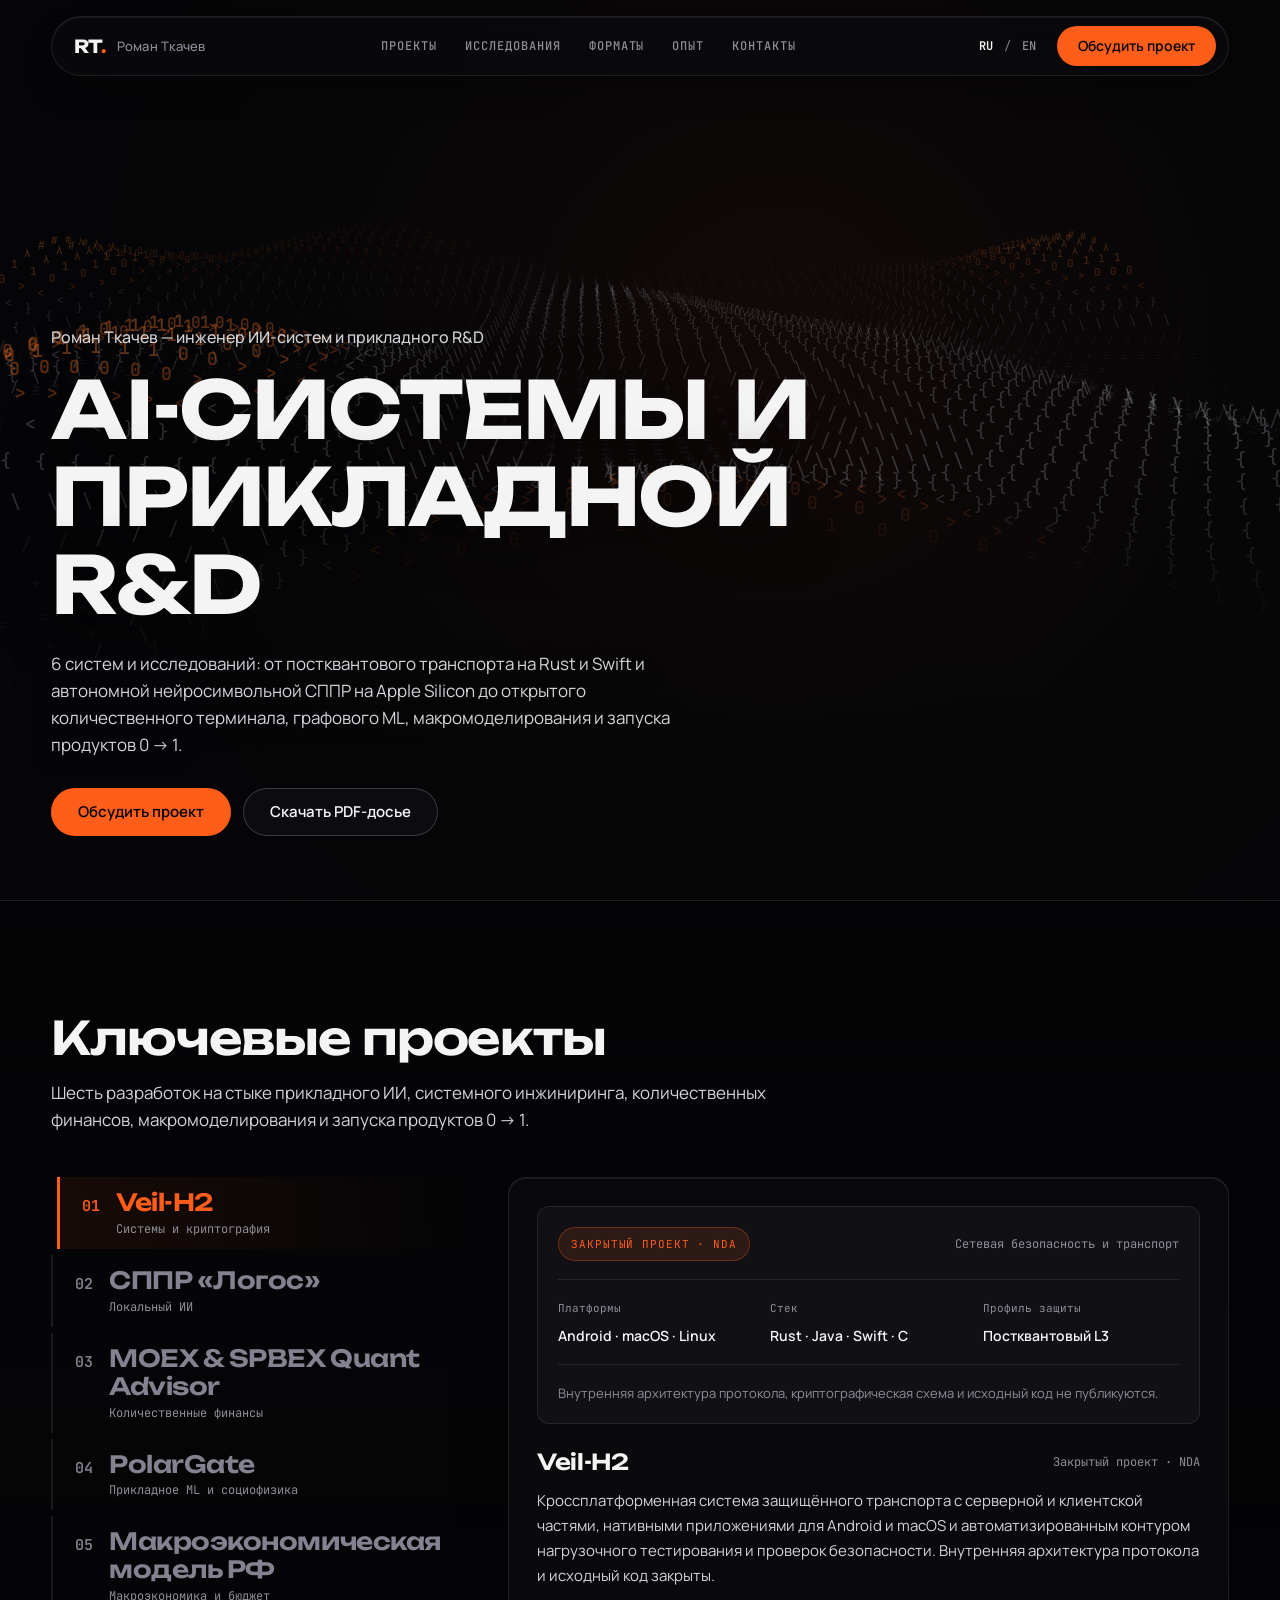
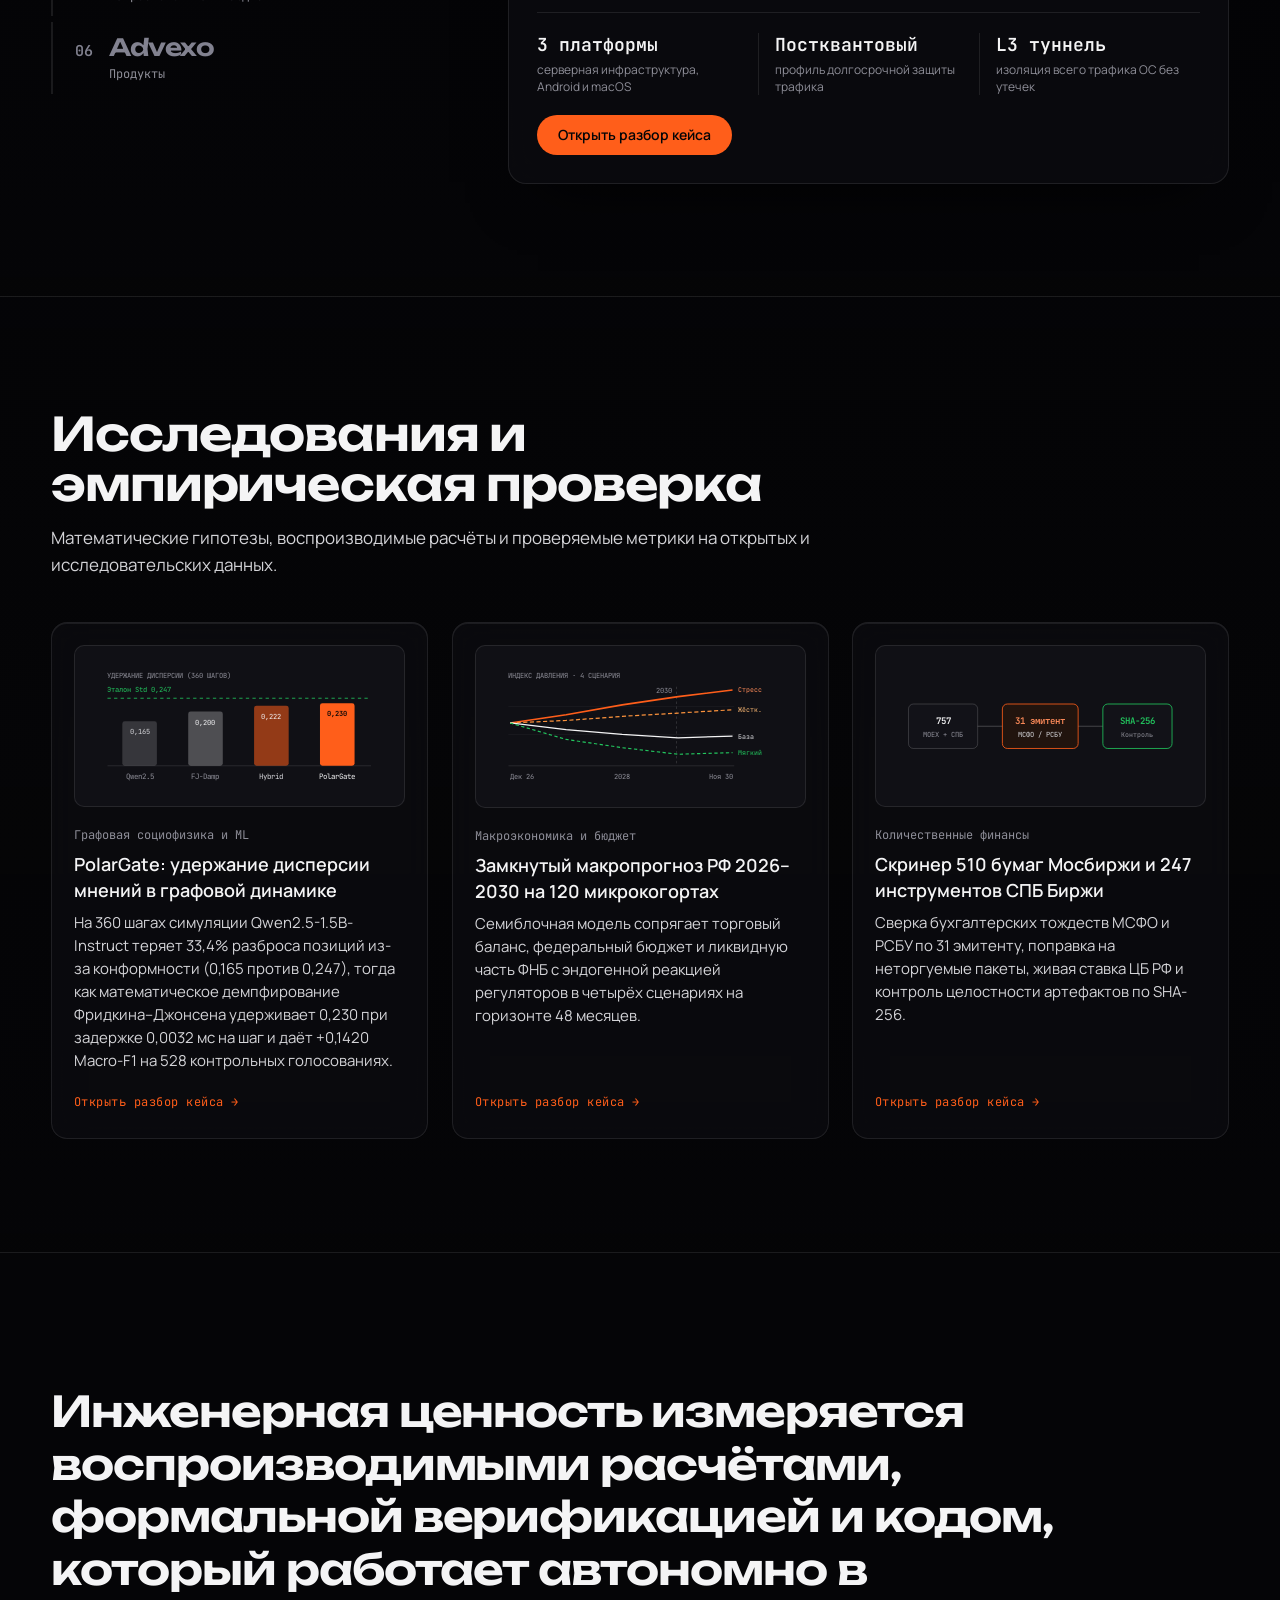
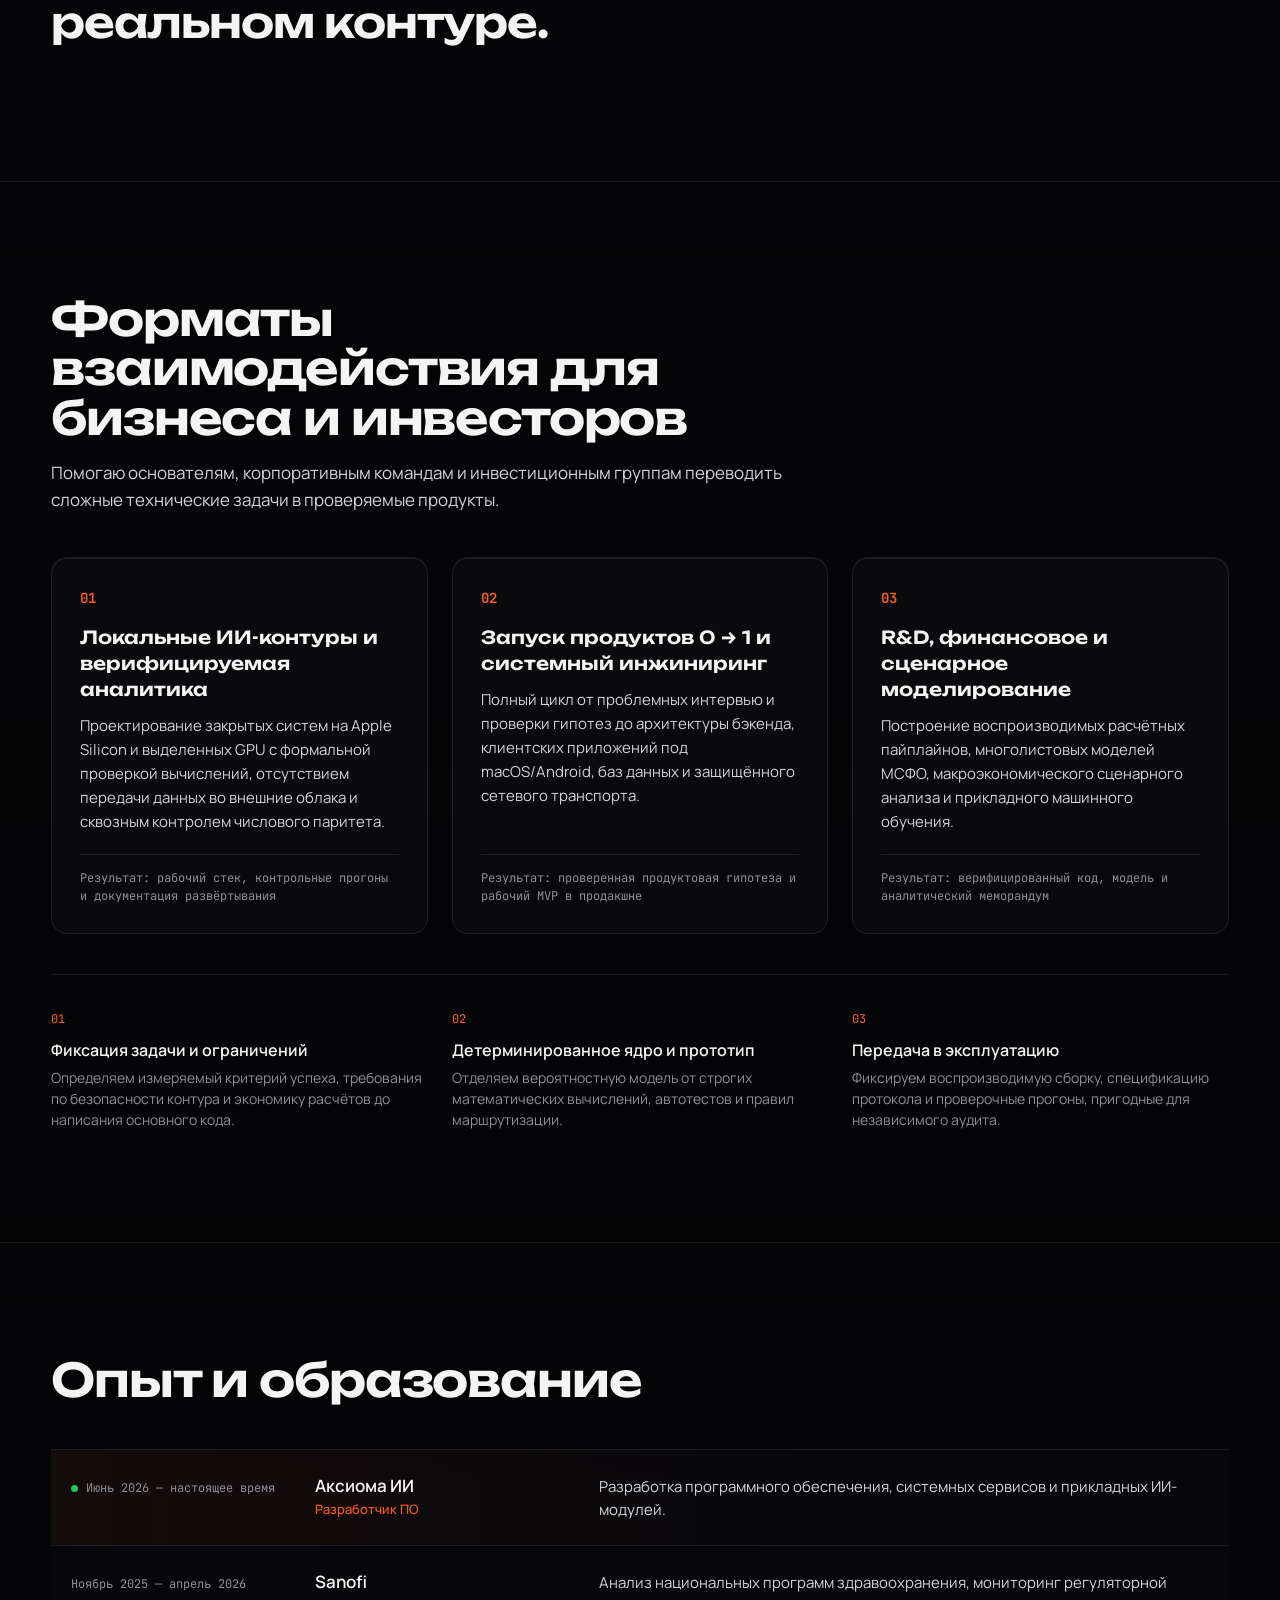
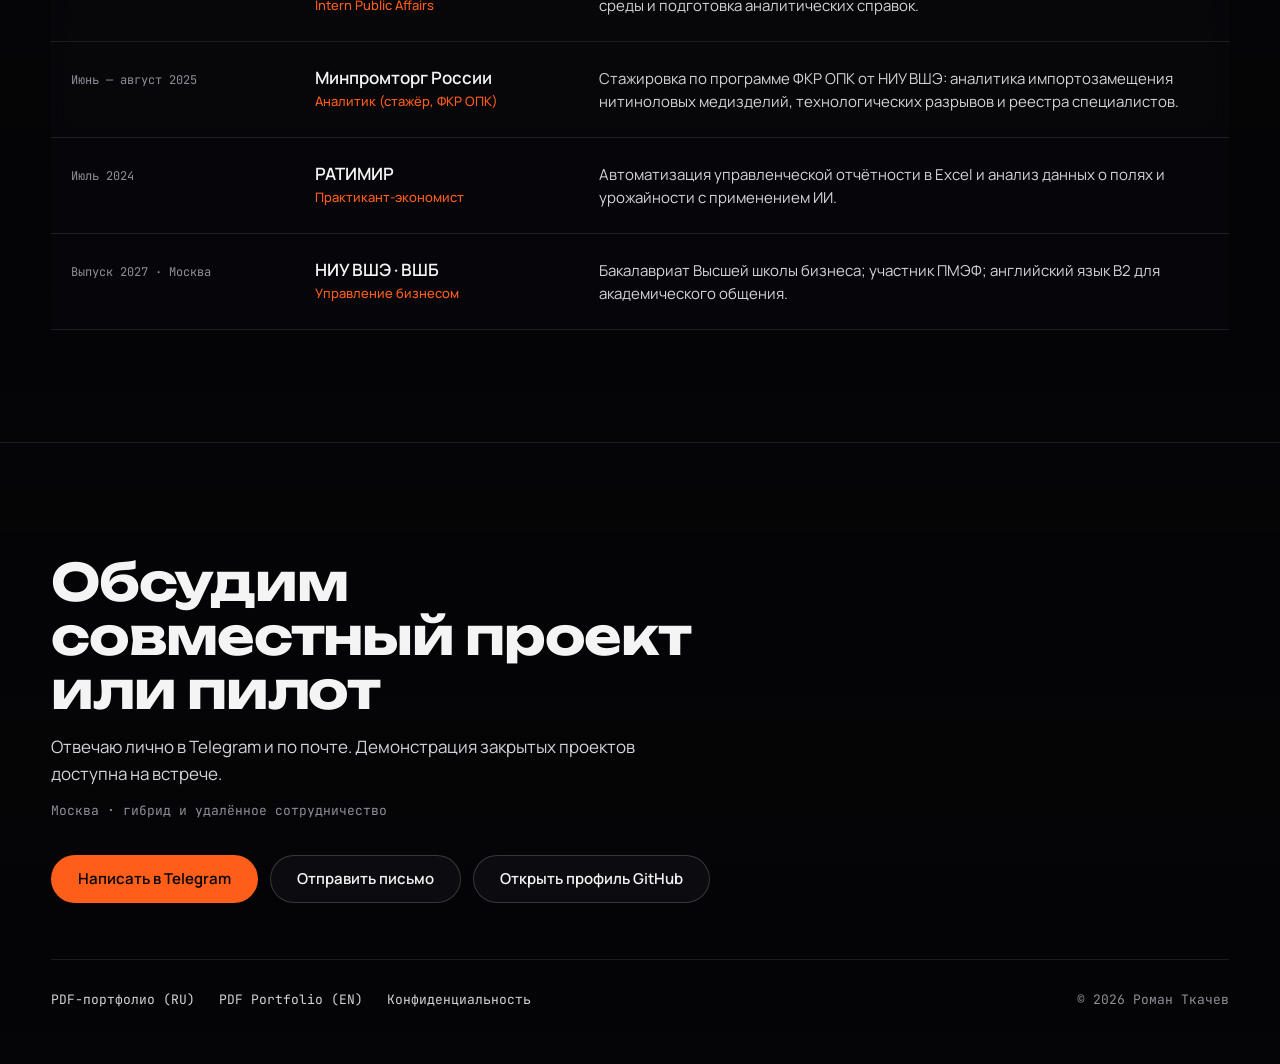
==== index.html @ 4738bffe "Publish bilingual portfolio website, PDF dossiers, and GitHub Actions Pages workflow" ====
<!DOCTYPE html>
<html lang="ru" data-type="software" data-radius="pill" data-buttons="solid">
<head>
  <meta charset="UTF-8">
  <meta name="viewport" content="width=device-width, initial-scale=1.0, viewport-fit=cover">
  <meta name="page-type" content="software">
  <meta name="site-kind" content="software">
  <meta name="theme-color" content="#050507">
  <title>Роман Ткачев — AI-системы и прикладной R&amp;D</title>
  <meta name="description" content="Портфолио Романа Ткачева: локальные нейросимвольные системы, защищённый сетевой транспорт на Rust и Swift, количественный анализ акций, прикладное машинное обучение, макромодели и запуск продуктов 0 → 1.">
  <link rel="canonical" href="https://co4an.github.io/">
  <meta property="og:type" content="website">
  <meta property="og:url" content="https://co4an.github.io/">
  <meta property="og:title" content="Роман Ткачев — AI-системы и прикладной R&amp;D">
  <meta property="og:description" content="6 систем и исследований: от постквантового транспорта на Rust и Swift и автономной нейросимвольной СППР на Apple Silicon до открытого количественного терминала, графового ML, макромоделирования и запуска продуктов 0 → 1.">
  <meta property="og:image" content="https://co4an.github.io/assets/media/og-preview.png">
  <meta name="twitter:card" content="summary_large_image">
  <meta name="twitter:image" content="https://co4an.github.io/assets/media/og-preview.png">
  <link rel="icon" href="./favicon.svg" type="image/svg+xml">
  <link rel="preconnect" href="https://fonts.googleapis.com">
  <link rel="preconnect" href="https://fonts.gstatic.com" crossorigin>
  <link href="https://fonts.googleapis.com/css2?family=JetBrains+Mono:wght@400;500;600&family=Manrope:wght@400;500;600;700&family=Unbounded:wght@500;600;700&display=swap" rel="stylesheet">
  <link rel="stylesheet" href="./styles.css">
</head>
<body>
  <canvas id="spatial-canvas" class="spatial-canvas" aria-hidden="true"></canvas>

  <a class="skip-link" href="#main-content" id="skip-link">Перейти к содержанию</a>

  <header class="site-header" id="top">
    <div class="header-pill">
      <a class="brand" href="#top" aria-label="Наверх страницы">
        <span class="brand-monogram" translate="no">RT<span class="brand-dot">.</span></span>
        <span class="brand-name" id="brand-name">Роман Ткачев</span>
      </a>

      <nav class="main-nav" aria-label="Основная навигация">
        <a class="nav-link" href="#systems" data-nav="systems">Проекты</a>
        <a class="nav-link" href="#research" data-nav="research">Исследования</a>
        <a class="nav-link" href="#formats" data-nav="work">Форматы</a>
        <a class="nav-link" href="#experience" data-nav="experience">Опыт</a>
        <a class="nav-link" href="#contact-section" data-nav="contact">Контакты</a>
      </nav>

      <div class="header-actions">
        <div class="lang-switch" role="group" aria-label="Выбор языка">
          <button type="button" class="lang-btn" data-lang="ru" aria-pressed="true">RU</button>
          <span class="lang-sep" aria-hidden="true">/</span>
          <button type="button" class="lang-btn" data-lang="en" aria-pressed="false">EN</button>
        </div>
        <a class="btn btn-primary header-cta" href="#contact-section" id="header-cta">Обсудить проект</a>
        <button type="button" class="menu-toggle" id="menu-toggle" aria-label="Открыть меню" aria-expanded="false" aria-controls="mobile-drawer">
          <svg width="20" height="20" viewBox="0 0 20 20" fill="none" aria-hidden="true">
            <path d="M3 6h14" stroke="currentColor" stroke-width="1.75" stroke-linecap="round"/>
            <path d="M3 14h14" stroke="currentColor" stroke-width="1.75" stroke-linecap="round"/>
          </svg>
        </button>
      </div>
    </div>
  </header>

  <div class="mobile-drawer" id="mobile-drawer" hidden>
    <nav class="mobile-nav" aria-label="Мобильная навигация">
      <a class="mobile-nav-link" href="#systems" data-nav="systems">Проекты</a>
      <a class="mobile-nav-link" href="#research" data-nav="research">Исследования</a>
      <a class="mobile-nav-link" href="#formats" data-nav="work">Форматы</a>
      <a class="mobile-nav-link" href="#experience" data-nav="experience">Опыт</a>
      <a class="mobile-nav-link" href="#contact-section" data-nav="contact">Контакты</a>
    </nav>
    <div class="mobile-drawer-actions">
      <div class="lang-switch" role="group" aria-label="Выбор языка">
        <button type="button" class="lang-btn" data-lang="ru" aria-pressed="true">RU</button>
        <span class="lang-sep" aria-hidden="true">/</span>
        <button type="button" class="lang-btn" data-lang="en" aria-pressed="false">EN</button>
      </div>
      <a class="btn btn-primary" href="#contact-section" id="mobile-cta">Обсудить проект</a>
    </div>
  </div>

  <main id="main-content" class="page-layer">
    <div class="sr-only" aria-live="polite" id="live-status"></div>

    <section class="hero-section" aria-labelledby="hero-title">
      <div class="wrap hero-inner">
        <div class="hero-content" data-enter>
          <p class="hero-role" id="hero-role">Роман Ткачев — инженер ИИ-систем и прикладного R&amp;D</p>
          <h1 class="hero-title" id="hero-title">AI-СИСТЕМЫ И ПРИКЛАДНОЙ R&amp;D</h1>
          <p class="hero-lead" id="hero-lead">6 систем и исследований: от постквантового транспорта на Rust и Swift и автономной нейросимвольной СППР на Apple Silicon до открытого количественного терминала, графового ML, макромоделирования и запуска продуктов 0 → 1.</p>
          <div class="hero-actions">
            <a class="btn btn-primary btn-lg" href="#contact-section" id="hero-cta">Обсудить проект</a>
            <a class="btn btn-secondary btn-lg" href="./Roman_Tkachev_Portfolio_RU.pdf" id="hero-pdf" download>Скачать PDF-досье</a>
          </div>
        </div>
      </div>
    </section>

    <section class="section-band" id="systems" aria-labelledby="spotlight-heading">
      <div class="wrap">
        <div class="chapter-head">
          <h2 class="section-title" id="spotlight-heading">Ключевые проекты</h2>
          <p class="section-lead" id="spotlight-lead">Шесть разработок на стыке прикладного ИИ, системного инжиниринга, количественных финансов, макромоделирования и запуска продуктов 0 → 1.</p>
        </div>

        <div class="flagship-stage">
          <div class="chapter-rail" role="tablist" aria-label="Ключевые проекты" id="spotlight-tabs"></div>
          <div class="spotlight-panel" role="tabpanel" id="spotlight-panel" tabindex="0"></div>
        </div>
      </div>
    </section>

    <section class="section-band" id="research" aria-labelledby="research-heading">
      <div class="wrap">
        <div class="chapter-head">
          <h2 class="section-title" id="research-heading">Исследования и эмпирическая проверка</h2>
          <p class="section-lead" id="research-lead">Математические гипотезы, воспроизводимые расчёты и проверяемые метрики на открытых и исследовательских данных.</p>
        </div>

        <div class="research-grid" id="research-grid"></div>
      </div>
    </section>

    <section class="statement-band" aria-label="Инженерный принцип">
      <div class="wrap">
        <p class="statement-text" id="statement-text"></p>
      </div>
    </section>

    <section class="section-band" id="formats" aria-labelledby="work-heading">
      <div class="wrap">
        <div class="chapter-head">
          <h2 class="section-title" id="work-heading">Форматы взаимодействия для бизнеса и инвесторов</h2>
          <p class="section-lead" id="work-lead">Помогаю основателям, корпоративным командам и инвестиционным группам переводить сложные технические задачи в проверяемые продукты.</p>
        </div>

        <div class="tracks-grid" id="tracks-grid"></div>
        <div class="process-grid" id="process-grid"></div>
      </div>
    </section>

    <section class="section-band" id="experience" aria-labelledby="experience-heading">
      <div class="wrap">
        <div class="chapter-head">
          <h2 class="section-title" id="experience-heading">Опыт и образование</h2>
        </div>

        <div class="experience-timeline" id="experience-grid"></div>
      </div>
    </section>
  </main>

  <footer class="closing-band page-layer" id="contact-section" aria-labelledby="close-heading">
    <div class="wrap">
      <div class="closing-top">
        <div class="closing-copy">
          <h2 class="closing-title" id="close-heading">Обсудим совместный проект или пилот</h2>
          <p class="closing-lead" id="close-lead">Отвечаю лично в Telegram и по почте. Демонстрация закрытых проектов доступна на встрече.</p>
          <p class="closing-meta" id="location-note">Москва · гибрид и удалённое сотрудничество</p>
        </div>
        <div class="closing-actions">
          <a class="btn btn-primary btn-lg" href="https://t.me/ceorussian" target="_blank" rel="noopener noreferrer" id="btn-telegram">Написать в Telegram</a>
          <a class="btn btn-secondary btn-lg" href="mailto:ratkachev@edu.hse.ru" id="btn-email">Отправить письмо</a>
          <a class="btn btn-secondary btn-lg" href="https://github.com/Co4an" target="_blank" rel="noopener noreferrer" id="btn-github">Открыть профиль GitHub</a>
        </div>
      </div>

      <div class="closing-bottom">
        <div class="dossier-links">
          <a class="text-link" href="./Roman_Tkachev_Portfolio_RU.pdf" download id="download-ru">PDF-портфолио (RU)</a>
          <a class="text-link" href="./Roman_Tkachev_Portfolio_EN.pdf" download id="download-en">PDF Portfolio (EN)</a>
          <a class="text-link" href="./privacy.html" id="privacy-link">Конфиденциальность</a>
        </div>
        <p class="copyright" id="copyright">© 2026 Роман Ткачев</p>
      </div>
    </div>
  </footer>

  <dialog class="case-dialog" id="case-dialog" aria-labelledby="dialog-title">
    <div class="dialog-shell">
      <div class="dialog-topbar">
        <span class="mono-meta" id="dialog-category"></span>
        <button type="button" class="dialog-close" id="dialog-close" aria-label="Закрыть разбор">
          <svg width="20" height="20" viewBox="0 0 20 20" fill="none" aria-hidden="true">
            <path d="M5 5l10 10M15 5L5 15" stroke="currentColor" stroke-width="1.75" stroke-linecap="round"/>
          </svg>
        </button>
      </div>
      <div class="dialog-body" id="dialog-body"></div>
      <div class="dialog-footer">
        <button type="button" class="btn btn-secondary" id="dialog-prev">Предыдущий</button>
        <button type="button" class="btn btn-secondary" id="dialog-next">Следующий</button>
      </div>
    </div>
  </dialog>

  <script src="./data.js"></script>
  <script src="./spatial-webgl.js"></script>
  <script src="./app.js"></script>
</body>
</html>
---- styles.css ----
:root {
  --void: #050507;
  --surface: rgba(12, 12, 16, 0.78);
  --surface-solid: #0C0C10;
  --panel: rgba(18, 18, 24, 0.84);
  --panel-solid: #121218;
  --ink: #F4F4F5;
  --body: #D4D4D8;
  --muted: #8E8E98;
  --dim: #828290;
  --accent: #FF5E1A;
  --accent-hover: #FF7538;
  --accent-soft: rgba(255, 94, 26, 0.12);
  --live: #22C55E;
  --hairline: rgba(255, 255, 255, 0.09);
  --hairline-strong: rgba(255, 255, 255, 0.18);
  --inset-top: inset 0 1px 0 rgba(255, 255, 255, 0.08);
  --font-display: "Unbounded", "Manrope", system-ui, -apple-system, sans-serif;
  --font-sans: "Manrope", system-ui, -apple-system, "Segoe UI", sans-serif;
  --font-mono: "JetBrains Mono", ui-monospace, SFMono-Regular, Menlo, monospace;
  --ease: cubic-bezier(0.22, 1, 0.36, 1);
  --maxw: 1360px;
  --gut: clamp(20px, 4vw, 56px);
}

*,
*::before,
*::after {
  box-sizing: border-box;
  margin: 0;
  padding: 0;
}

html {
  scroll-behavior: smooth;
  background-color: var(--void);
  color: var(--ink);
  font-family: var(--font-sans);
  overflow-x: clip;
  -webkit-font-smoothing: antialiased;
  -moz-osx-font-smoothing: grayscale;
  text-rendering: optimizeLegibility;
}

body {
  background-color: var(--void);
  color: var(--ink);
  font-size: 16px;
  line-height: 24px;
  overflow-x: clip;
  position: relative;
}

/* Full-bleed Persistent 3D Perspective Glyph Field */
.spatial-canvas {
  position: fixed;
  inset: 0;
  width: 100vw;
  height: 100vh;
  display: block;
  z-index: 0;
  pointer-events: none;
}

.page-layer {
  position: relative;
  z-index: 2;
}

:focus-visible {
  outline: 2px solid var(--accent);
  outline-offset: 3px;
}

.sr-only {
  position: absolute;
  width: 1px;
  height: 1px;
  padding: 0;
  margin: -1px;
  overflow: hidden;
  clip: rect(0, 0, 0, 0);
  white-space: nowrap;
  border: 0;
}

.skip-link {
  position: fixed;
  top: -64px;
  left: 16px;
  z-index: 120;
  background-color: var(--accent);
  color: #050507;
  font-weight: 600;
  font-size: 14px;
  padding: 10px 18px;
  border-radius: 9999px;
  text-decoration: none;
}

.skip-link:focus {
  top: 16px;
}

.wrap {
  width: 100%;
  max-width: var(--maxw);
  margin: 0 auto;
  padding: 0 var(--gut);
}

/* Floating Architectural Top Pill Bar */
.site-header {
  position: fixed;
  top: 16px;
  left: 0;
  right: 0;
  z-index: 60;
  padding: 0 var(--gut);
  pointer-events: none;
}

.header-pill {
  max-width: var(--maxw);
  margin: 0 auto;
  height: 60px;
  padding: 0 12px 0 22px;
  display: flex;
  align-items: center;
  justify-content: space-between;
  gap: 20px;
  background-color: rgba(10, 10, 14, 0.72);
  border: 1px solid var(--hairline);
  box-shadow: var(--inset-top), 0 16px 40px -20px rgba(0, 0, 0, 0.85);
  border-radius: 9999px;
  backdrop-filter: blur(16px);
  -webkit-backdrop-filter: blur(16px);
  pointer-events: auto;
}

.brand {
  display: inline-flex;
  align-items: center;
  gap: 12px;
  text-decoration: none;
  color: var(--ink);
  flex-shrink: 0;
}

.brand-monogram {
  font-family: var(--font-display);
  font-size: 18px;
  line-height: 1;
  font-weight: 700;
  letter-spacing: -0.04em;
  color: var(--ink);
}

.brand-dot {
  color: var(--accent);
}

.brand-name {
  font-size: 13px;
  font-weight: 500;
  color: var(--muted);
  letter-spacing: 0.01em;
}

.main-nav {
  display: flex;
  align-items: center;
  gap: 28px;
}

.nav-link {
  position: relative;
  font-family: var(--font-mono);
  font-size: 12px;
  line-height: 16px;
  font-weight: 500;
  text-transform: uppercase;
  letter-spacing: 0.08em;
  color: var(--muted);
  text-decoration: none;
  padding: 8px 0;
  transition-property: color, transform;
  transition-duration: 200ms;
  transition-timing-function: var(--ease);
}

.nav-link::after {
  content: "";
  position: absolute;
  left: 0;
  right: 0;
  bottom: 2px;
  height: 1px;
  background-color: var(--accent);
  transform: scaleX(0);
  transform-origin: right center;
  transition-property: transform;
  transition-duration: 240ms;
  transition-timing-function: var(--ease);
}

.nav-link:hover {
  color: var(--ink);
}

.nav-link:hover::after {
  transform: scaleX(1);
  transform-origin: left center;
}

.header-actions {
  display: flex;
  align-items: center;
  gap: 14px;
}

.lang-switch {
  display: inline-flex;
  align-items: center;
  gap: 4px;
  font-family: var(--font-mono);
  font-size: 12px;
}

.lang-sep {
  color: var(--dim);
}

.lang-btn {
  background: transparent;
  border: 0;
  color: var(--muted);
  font-family: var(--font-mono);
  font-size: 12px;
  font-weight: 500;
  padding: 6px 6px;
  min-width: 28px;
  min-height: 32px;
  cursor: pointer;
  transition-property: color;
  transition-duration: 180ms;
  transition-timing-function: var(--ease);
}

.lang-btn:hover {
  color: var(--ink);
}

.lang-btn[aria-pressed="true"] {
  color: var(--ink);
  font-weight: 600;
}

/* Pill Buttons */
.btn {
  display: inline-flex;
  align-items: center;
  justify-content: center;
  gap: 8px;
  border-radius: 9999px;
  font-family: var(--font-sans);
  font-size: 14px;
  line-height: 20px;
  font-weight: 600;
  text-decoration: none;
  cursor: pointer;
  min-height: 40px;
  padding: 0 20px;
  border: 1px solid transparent;
  white-space: nowrap;
  transition-property: background-color, border-color, color, transform;
  transition-duration: 200ms;
  transition-timing-function: var(--ease);
}

.btn-lg {
  min-height: 48px;
  padding: 0 26px;
  font-size: 15px;
}

.btn-primary {
  background-color: var(--accent);
  color: #050507;
}

.btn-primary:hover {
  background-color: var(--accent-hover);
  transform: translateY(-1px);
}

.btn-primary:active {
  transform: scale(0.985);
}

.btn-secondary {
  background-color: rgba(16, 16, 22, 0.72);
  border-color: var(--hairline-strong);
  color: var(--ink);
  backdrop-filter: blur(10px);
  -webkit-backdrop-filter: blur(10px);
}

.btn-secondary:hover {
  border-color: var(--accent);
  color: var(--ink);
  transform: translateY(-1px);
}

.btn-secondary:active {
  transform: scale(0.985);
}

.menu-toggle {
  display: none;
  width: 40px;
  height: 40px;
  border-radius: 9999px;
  border: 1px solid var(--hairline-strong);
  background-color: rgba(18, 18, 24, 0.8);
  color: var(--ink);
  align-items: center;
  justify-content: center;
  cursor: pointer;
}

.mobile-drawer {
  position: fixed;
  top: 86px;
  left: var(--gut);
  right: var(--gut);
  z-index: 55;
  background-color: rgba(12, 12, 16, 0.94);
  border: 1px solid var(--hairline-strong);
  border-radius: 20px;
  padding: 20px 24px 24px;
  backdrop-filter: blur(20px);
  -webkit-backdrop-filter: blur(20px);
}

.mobile-nav {
  display: flex;
  flex-direction: column;
}

.mobile-nav-link {
  font-family: var(--font-display);
  font-size: 18px;
  line-height: 24px;
  color: var(--ink);
  text-decoration: none;
  padding: 14px 0;
  border-bottom: 1px solid var(--hairline);
}

.mobile-drawer-actions {
  margin-top: 20px;
  display: flex;
  align-items: center;
  justify-content: space-between;
  gap: 12px;
}

/* =========================================================================
   MONUMENTAL FULL-BLEED HERO (100svh over 3D Code Glyph Terrain)
   ========================================================================= */
.hero-section {
  position: relative;
  min-height: 100svh;
  display: flex;
  align-items: flex-end;
  padding: 120px 0 64px;
}

.hero-inner {
  display: flex;
  flex-direction: column;
  justify-content: flex-end;
  min-height: calc(100svh - 184px);
}

.hero-content {
  max-width: 960px;
}

.hero-role {
  font-family: var(--font-sans);
  font-size: 16px;
  line-height: 22px;
  font-weight: 500;
  color: var(--body);
  margin-bottom: 18px;
  text-shadow: 0 2px 16px rgba(5, 5, 7, 0.9);
}

.hero-title {
  font-family: var(--font-display);
  font-size: clamp(38px, 6.2vw, 94px);
  line-height: 1.1;
  font-weight: 700;
  letter-spacing: -0.02em;
  word-spacing: 0.08em;
  color: var(--ink);
  text-transform: uppercase;
  overflow-wrap: break-word;
  text-shadow: 0 12px 48px rgba(5, 5, 7, 0.72);
}

.hero-lead {
  margin-top: 22px;
  max-width: 660px;
  font-size: 17px;
  line-height: 27px;
  color: var(--body);
  text-shadow: 0 4px 20px rgba(5, 5, 7, 0.9);
}

.hero-actions {
  margin-top: 30px;
  display: flex;
  flex-wrap: wrap;
  gap: 12px;
}

/* Entrance & Swap Keyframes */
@keyframes heroEnter {
  from {
    opacity: 0;
    transform: translateY(20px);
  }
  to {
    opacity: 1;
    transform: translateY(0);
  }
}

@keyframes panelSwap {
  from {
    opacity: 0;
    transform: translateY(10px) scale(0.99);
  }
  to {
    opacity: 1;
    transform: translateY(0) scale(1);
  }
}

@keyframes dialogIn {
  from {
    opacity: 0;
    transform: translateY(16px) scale(0.975);
  }
  to {
    opacity: 1;
    transform: translateY(0) scale(1);
  }
}

@keyframes pulseTravel {
  0% { stroke-dashoffset: 180; opacity: 0.25; }
  45% { opacity: 1; }
  100% { stroke-dashoffset: 0; opacity: 0.25; }
}

[data-enter] {
  animation: heroEnter 760ms var(--ease) both;
}

.diagram-pulse {
  stroke-dasharray: 28 152;
  animation: pulseTravel 3.2s linear infinite;
}

body.motion-paused .diagram-pulse {
  animation-play-state: paused;
}

/* =========================================================================
   SECTION BANDS & CHAPTER HEADERS
   ========================================================================= */
.section-band {
  padding: 112px 0;
  border-top: 1px solid var(--hairline);
  background: linear-gradient(180deg, rgba(5, 5, 7, 0.42) 0%, rgba(5, 5, 7, 0.72) 100%);
}

.chapter-head {
  margin-bottom: 44px;
  max-width: 760px;
}

.chapter-code {
  display: inline-block;
  font-family: var(--font-mono);
  font-size: 12px;
  line-height: 16px;
  letter-spacing: 0.12em;
  color: var(--accent);
  margin-bottom: 14px;
}

.section-title {
  font-family: var(--font-display);
  font-size: clamp(28px, 3.6vw, 48px);
  line-height: 1.08;
  font-weight: 600;
  letter-spacing: -0.025em;
  color: var(--ink);
}

.section-lead {
  margin-top: 16px;
  font-size: 17px;
  line-height: 27px;
  color: var(--body);
}

/* =========================================================================
   01 / FLAGSHIP VERTICAL CHAPTER RAIL (Awwwards SOTD Style)
   ========================================================================= */
.flagship-stage {
  display: grid;
  grid-template-columns: minmax(0, 4.4fr) minmax(0, 7.6fr);
  gap: 40px;
  align-items: start;
}

.chapter-rail {
  display: flex;
  flex-direction: column;
  gap: 6px;
}

.chapter-tab {
  position: relative;
  text-align: left;
  background: transparent;
  border: 0;
  border-left: 2px solid var(--hairline);
  padding: 12px 16px 12px 22px;
  cursor: pointer;
  color: var(--dim);
  display: flex;
  align-items: baseline;
  gap: 16px;
  transition-property: color, border-color, transform, background-color;
  transition-duration: 240ms;
  transition-timing-function: var(--ease);
}

.chapter-tab:hover {
  color: var(--body);
  border-left-color: var(--hairline-strong);
  transform: translateX(4px);
}

.chapter-tab[aria-selected="true"] {
  color: var(--accent);
  border-left-color: var(--accent);
  border-left-width: 3px;
  background: linear-gradient(90deg, rgba(255, 94, 26, 0.08) 0%, transparent 100%);
  transform: translateX(6px);
}

.chapter-num {
  font-family: var(--font-mono);
  font-size: 15px;
  line-height: 1;
  font-weight: 600;
  font-variant-numeric: tabular-nums;
  flex-shrink: 0;
}

.chapter-label-group {
  display: flex;
  flex-direction: column;
  gap: 4px;
}

.chapter-name {
  font-family: var(--font-display);
  font-size: clamp(17px, 1.85vw, 24px);
  line-height: 1.18;
  font-weight: 600;
  letter-spacing: -0.02em;
  color: inherit;
}

.chapter-sub {
  font-family: var(--font-mono);
  font-size: 12px;
  line-height: 16px;
  color: var(--muted);
}

.spotlight-panel {
  background-color: var(--surface);
  border: 1px solid var(--hairline);
  box-shadow: var(--inset-top), 0 28px 60px -30px rgba(0, 0, 0, 0.9);
  border-radius: 18px;
  padding: 28px;
  backdrop-filter: blur(18px);
  -webkit-backdrop-filter: blur(18px);
}

.spotlight-panel.is-swapping {
  animation: panelSwap 280ms var(--ease) both;
}

.spotlight-visual {
  background-color: var(--panel);
  border: 1px solid var(--hairline);
  border-radius: 12px;
  padding: 20px;
  margin-bottom: 24px;
}

.diagram-svg {
  width: 100%;
  height: auto;
  display: block;
}

.nda-panel {
  display: flex;
  flex-direction: column;
  gap: 18px;
}

.nda-head {
  display: flex;
  flex-wrap: wrap;
  align-items: center;
  justify-content: space-between;
  gap: 10px;
}

.nda-badge {
  font-family: var(--font-mono);
  font-size: 11px;
  letter-spacing: 0.08em;
  color: var(--accent);
  background-color: var(--accent-soft);
  border: 1px solid rgba(255, 94, 26, 0.32);
  border-radius: 9999px;
  padding: 4px 12px;
}

.nda-scope {
  font-family: var(--font-mono);
  font-size: 12px;
  color: var(--muted);
}

.nda-grid {
  display: grid;
  grid-template-columns: repeat(3, minmax(0, 1fr));
  gap: 16px;
  padding: 16px 0;
  border-top: 1px solid var(--hairline);
  border-bottom: 1px solid var(--hairline);
}

.nda-cell {
  display: flex;
  flex-direction: column;
  gap: 4px;
}

.nda-k {
  font-family: var(--font-mono);
  font-size: 11px;
  color: var(--muted);
}

.nda-v {
  font-size: 14px;
  font-weight: 600;
  color: var(--ink);
}

.nda-note {
  font-size: 13px;
  line-height: 20px;
  color: var(--muted);
}

.quant-table {
  width: 100%;
  border-collapse: collapse;
  font-family: var(--font-mono);
  font-size: 12px;
  line-height: 18px;
  font-variant-numeric: tabular-nums;
}

.quant-table th {
  text-align: left;
  color: var(--muted);
  font-weight: 500;
  padding: 0 8px 10px 0;
  border-bottom: 1px solid var(--hairline);
}

.quant-table td {
  padding: 9px 8px 9px 0;
  border-bottom: 1px solid var(--hairline);
  color: var(--body);
}

.quant-table tr:last-child td {
  border-bottom: 0;
}

.quant-ticker { color: var(--ink); font-weight: 600; }
.quant-up { color: var(--live); }
.quant-accent { color: var(--accent); }

.quant-footnote {
  margin-top: 10px;
  font-family: var(--font-mono);
  font-size: 11px;
  line-height: 16px;
  color: var(--muted);
}

.spotlight-head {
  display: flex;
  flex-wrap: wrap;
  align-items: center;
  justify-content: space-between;
  gap: 12px;
  margin-bottom: 12px;
}

.spotlight-name {
  font-family: var(--font-display);
  font-size: 22px;
  line-height: 28px;
  font-weight: 600;
  letter-spacing: -0.02em;
  color: var(--ink);
}

.visibility-tag {
  display: inline-flex;
  align-items: center;
  gap: 6px;
  font-family: var(--font-mono);
  font-size: 12px;
  line-height: 16px;
  color: var(--muted);
}

.visibility-tag--public {
  color: var(--live);
}

.status-dot {
  width: 7px;
  height: 7px;
  border-radius: 9999px;
  background-color: var(--live);
  flex-shrink: 0;
}

.spotlight-summary {
  font-size: 15px;
  line-height: 25px;
  color: var(--body);
  margin-bottom: 24px;
}

.spotlight-bottom {
  display: flex;
  flex-direction: column;
  gap: 20px;
  padding-top: 20px;
  border-top: 1px solid var(--hairline);
}

.spotlight-metrics {
  display: grid;
  grid-template-columns: repeat(3, minmax(0, 1fr));
  width: 100%;
}

.spotlight-metric-cell {
  min-width: 0;
  padding-right: 16px;
  overflow-wrap: break-word;
}

.spotlight-metric-cell + .spotlight-metric-cell {
  padding-left: 16px;
  border-left: 1px solid var(--hairline);
}

.metric-val {
  font-family: var(--font-mono);
  font-size: 18px;
  line-height: 24px;
  font-weight: 600;
  font-variant-numeric: tabular-nums;
  color: var(--ink);
}

.metric-lbl {
  margin-top: 4px;
  font-size: 12px;
  line-height: 17px;
  color: var(--muted);
}

.spotlight-actions {
  display: flex;
  flex-wrap: wrap;
  align-items: center;
  gap: 10px;
}

/* =========================================================================
   02 / RESEARCH PROOF CARDS (with Subtle 3D Tilt)
   ========================================================================= */
.research-grid {
  display: grid;
  grid-template-columns: repeat(3, minmax(0, 1fr));
  gap: 24px;
}

.research-card {
  position: relative;
  overflow: hidden;
  background-color: var(--surface);
  border: 1px solid var(--hairline);
  box-shadow: var(--inset-top);
  border-radius: 16px;
  padding: 22px;
  display: flex;
  flex-direction: column;
  backdrop-filter: blur(14px);
  -webkit-backdrop-filter: blur(14px);
  transform: perspective(1000px) rotateX(var(--rx, 0deg)) rotateY(var(--ry, 0deg)) translateY(var(--lift, 0px));
  transition-property: transform, border-color, box-shadow;
  transition-duration: 240ms;
  transition-timing-function: var(--ease);
}

.research-card::before {
  content: "";
  position: absolute;
  inset: 0;
  background: radial-gradient(380px circle at var(--mx, 50%) var(--my, 50%), rgba(255, 94, 26, 0.09), transparent 60%);
  opacity: 0;
  pointer-events: none;
  transition-property: opacity;
  transition-duration: 240ms;
  transition-timing-function: var(--ease);
}

.research-card:hover {
  --lift: -3px;
  border-color: var(--hairline-strong);
  box-shadow: 0 24px 48px -28px rgba(0, 0, 0, 0.85), var(--inset-top);
}

.research-card:hover::before {
  opacity: 1;
}

.research-visual {
  background-color: var(--panel);
  border: 1px solid var(--hairline);
  border-radius: 10px;
  padding: 16px;
  margin-bottom: 20px;
}

.research-body {
  display: flex;
  flex-direction: column;
  flex: 1;
}

.mono-meta {
  font-family: var(--font-mono);
  font-size: 12px;
  line-height: 16px;
  color: var(--muted);
}

.research-title {
  margin-top: 8px;
  font-size: 18px;
  line-height: 26px;
  font-weight: 600;
  color: var(--ink);
}

.research-text {
  margin-top: 8px;
  font-size: 15px;
  line-height: 23px;
  color: var(--body);
  flex: 1;
}

.research-link {
  margin-top: 16px;
  align-self: flex-start;
  background: transparent;
  border: 0;
  padding: 6px 0;
  font-family: var(--font-mono);
  font-size: 12px;
  letter-spacing: 0.04em;
  color: var(--accent);
  cursor: pointer;
}

/* =========================================================================
   KINETIC STATEMENT BAND (Scroll-Scrubbed Illumination)
   ========================================================================= */
.statement-band {
  padding: 132px 0;
  border-top: 1px solid var(--hairline);
}

.statement-text {
  max-width: 1040px;
  font-family: var(--font-display);
  font-size: clamp(20px, 3.3vw, 44px);
  line-height: 1.25;
  font-weight: 600;
  letter-spacing: -0.025em;
  color: var(--ink);
  overflow-wrap: break-word;
}

.statement-word {
  opacity: 0.22;
  transition-property: opacity, color;
  transition-duration: 300ms;
  transition-timing-function: var(--ease);
}

.statement-word.is-lit {
  opacity: 1;
}

/* =========================================================================
   04 & 05 / FORMATS, PROCESS & EXPERIENCE
   ========================================================================= */
.tracks-grid {
  display: grid;
  grid-template-columns: repeat(3, minmax(0, 1fr));
  gap: 24px;
}

.track-card {
  background-color: var(--surface);
  border: 1px solid var(--hairline);
  box-shadow: var(--inset-top);
  border-radius: 16px;
  padding: 28px;
  display: flex;
  flex-direction: column;
  backdrop-filter: blur(14px);
  -webkit-backdrop-filter: blur(14px);
}

.track-index {
  font-family: var(--font-mono);
  font-size: 14px;
  font-weight: 600;
  color: var(--accent);
  margin-bottom: 14px;
}

.track-title {
  font-family: var(--font-display);
  font-size: 18px;
  line-height: 26px;
  font-weight: 600;
  color: var(--ink);
  margin-bottom: 12px;
}

.track-body {
  font-size: 15px;
  line-height: 24px;
  color: var(--body);
  flex: 1;
}

.track-deliverable {
  margin-top: 20px;
  padding-top: 14px;
  border-top: 1px solid var(--hairline);
  font-family: var(--font-mono);
  font-size: 12px;
  line-height: 18px;
  color: var(--muted);
}

.process-grid {
  margin-top: 40px;
  padding-top: 32px;
  border-top: 1px solid var(--hairline);
  display: grid;
  grid-template-columns: repeat(3, minmax(0, 1fr));
  gap: 24px;
}

.process-step-num {
  font-family: var(--font-mono);
  font-size: 12px;
  color: var(--accent);
  margin-bottom: 8px;
}

.process-step-title {
  font-size: 16px;
  line-height: 22px;
  font-weight: 600;
  color: var(--ink);
  margin-bottom: 6px;
}

.process-step-body {
  font-size: 14px;
  line-height: 21px;
  color: var(--muted);
}

.experience-timeline {
  border-top: 1px solid var(--hairline);
  border-bottom: 1px solid var(--hairline);
  background-color: rgba(10, 10, 14, 0.58);
  backdrop-filter: blur(12px);
  -webkit-backdrop-filter: blur(12px);
}

.exp-row {
  display: grid;
  grid-template-columns: 220px 260px minmax(0, 1fr);
  gap: 24px;
  align-items: baseline;
  padding: 24px 20px;
}

.exp-row + .exp-row {
  border-top: 1px solid var(--hairline);
}

.exp-row--current {
  background: linear-gradient(90deg, rgba(255, 94, 26, 0.06) 0%, transparent 65%);
}

.exp-period {
  display: inline-flex;
  align-items: center;
  gap: 8px;
  font-family: var(--font-mono);
  font-size: 12px;
  line-height: 18px;
  color: var(--muted);
  font-variant-numeric: tabular-nums;
}

.exp-org-block {
  min-width: 0;
}

.exp-org {
  font-size: 17px;
  line-height: 23px;
  font-weight: 600;
  color: var(--ink);
}

.exp-role {
  margin-top: 3px;
  font-size: 13px;
  line-height: 19px;
  font-weight: 500;
  color: var(--accent);
}

.exp-detail {
  font-size: 15px;
  line-height: 23px;
  color: var(--body);
  min-width: 0;
}

/* =========================================================================
   06 / CLOSING HORIZON
   ========================================================================= */
.closing-band {
  padding: 112px 0 48px;
  border-top: 1px solid var(--hairline);
  background: linear-gradient(180deg, rgba(5, 5, 7, 0.55) 0%, rgba(5, 5, 7, 0.92) 100%);
}

.closing-top {
  display: flex;
  flex-wrap: wrap;
  align-items: flex-end;
  justify-content: space-between;
  gap: 32px;
  padding-bottom: 56px;
  border-bottom: 1px solid var(--hairline);
}

.closing-copy {
  max-width: 660px;
}

.closing-title {
  font-family: var(--font-display);
  font-size: clamp(28px, 4vw, 52px);
  line-height: 1.06;
  font-weight: 700;
  letter-spacing: -0.025em;
  color: var(--ink);
}

.closing-lead {
  margin-top: 16px;
  font-size: 17px;
  line-height: 27px;
  color: var(--body);
}

.closing-meta {
  margin-top: 12px;
  font-family: var(--font-mono);
  font-size: 13px;
  color: var(--muted);
}

.closing-actions {
  display: flex;
  flex-wrap: wrap;
  gap: 12px;
}

.closing-bottom {
  padding-top: 24px;
  display: flex;
  flex-wrap: wrap;
  align-items: center;
  justify-content: space-between;
  gap: 16px;
}

.dossier-links {
  display: flex;
  flex-wrap: wrap;
  gap: 24px;
}

.text-link {
  font-family: var(--font-mono);
  font-size: 13px;
  line-height: 20px;
  color: var(--body);
  text-decoration: none;
  padding: 6px 0;
  transition-property: color;
  transition-duration: 180ms;
}

.text-link:hover {
  color: var(--accent);
}

.copyright {
  font-family: var(--font-mono);
  font-size: 13px;
  color: var(--muted);
}

/* =========================================================================
   CINEMATIC CASE STUDY DIALOG
   ========================================================================= */
.case-dialog {
  margin: auto;
  width: min(900px, calc(100% - 32px));
  max-height: calc(100svh - 48px);
  border: 1px solid var(--hairline-strong);
  border-radius: 20px;
  background-color: var(--surface-solid);
  color: var(--ink);
  padding: 0;
  overscroll-behavior: contain;
}

.case-dialog[open] {
  animation: dialogIn 280ms var(--ease) both;
}

.case-dialog::backdrop {
  background-color: rgba(3, 3, 5, 0.84);
  backdrop-filter: blur(8px);
}

.dialog-shell {
  display: flex;
  flex-direction: column;
  max-height: calc(100svh - 50px);
}

.dialog-topbar {
  display: flex;
  align-items: center;
  justify-content: space-between;
  padding: 16px 24px;
  border-bottom: 1px solid var(--hairline);
}

.dialog-close {
  width: 40px;
  height: 40px;
  border-radius: 9999px;
  border: 1px solid var(--hairline-strong);
  background-color: var(--panel-solid);
  color: var(--ink);
  display: inline-flex;
  align-items: center;
  justify-content: center;
  cursor: pointer;
}

.dialog-close:hover {
  border-color: var(--accent);
  color: var(--accent);
}

.dialog-body {
  padding: 28px 24px;
  overflow-y: auto;
  overscroll-behavior: contain;
}

.dialog-title {
  font-family: var(--font-display);
  font-size: clamp(22px, 3vw, 32px);
  line-height: 1.15;
  font-weight: 600;
  letter-spacing: -0.02em;
  margin-bottom: 20px;
}

.dialog-visual {
  background-color: var(--panel-solid);
  border: 1px solid var(--hairline);
  border-radius: 12px;
  padding: 20px;
  margin-bottom: 24px;
}

.dialog-block {
  margin-bottom: 22px;
}

.dialog-label {
  font-family: var(--font-mono);
  font-size: 12px;
  line-height: 16px;
  color: var(--accent);
  margin-bottom: 8px;
}

.dialog-text {
  font-size: 15px;
  line-height: 25px;
  color: var(--body);
}

.dialog-metrics {
  display: grid;
  grid-template-columns: repeat(3, minmax(0, 1fr));
  border-top: 1px solid var(--hairline);
  border-bottom: 1px solid var(--hairline);
  padding: 16px 0;
  gap: 16px;
}

.dialog-metric-cell {
  min-width: 0;
  overflow-wrap: break-word;
}

.dialog-metric-cell + .dialog-metric-cell {
  padding-left: 16px;
  border-left: 1px solid var(--hairline);
}

.dialog-stack {
  display: flex;
  flex-wrap: wrap;
  gap: 8px;
}

.stack-chip {
  font-family: var(--font-mono);
  font-size: 12px;
  color: var(--body);
  background-color: var(--panel-solid);
  border: 1px solid var(--hairline);
  border-radius: 9999px;
  padding: 5px 12px;
}

.dialog-actions {
  display: flex;
  flex-wrap: wrap;
  align-items: center;
  gap: 12px;
  margin-top: 8px;
}

.dialog-footer {
  display: flex;
  justify-content: space-between;
  gap: 12px;
  padding: 16px 24px;
  border-top: 1px solid var(--hairline);
}

/* =========================================================================
   RESPONSIVE BREAKPOINTS (1024 / 860 / 640 / 320)
   ========================================================================= */
@media (max-width: 1024px) {
  .flagship-stage {
    grid-template-columns: minmax(0, 1fr);
    gap: 28px;
  }

  .research-grid,
  .tracks-grid {
    grid-template-columns: minmax(0, 1fr);
  }

  .process-grid {
    grid-template-columns: repeat(2, minmax(0, 1fr));
  }

  .exp-row {
    grid-template-columns: 190px minmax(0, 1fr);
    gap: 8px 24px;
  }

  .exp-detail {
    grid-column: 2;
  }
}

@media (max-width: 860px) {
  .main-nav,
  .header-cta,
  .header-actions .lang-switch {
    display: none;
  }

  .menu-toggle {
    display: inline-flex;
  }

  .brand-name {
    display: none;
  }
}

@media (max-width: 640px) {
  .section-band,
  .statement-band,
  .closing-band {
    padding: 72px 0;
  }

  .hero-section {
    align-items: center;
    padding: 104px 0 48px;
  }

  .hero-inner {
    justify-content: center;
    min-height: auto;
  }

  .hero-title {
    font-size: clamp(22px, 6.8vw, 42px);
    line-height: 1.14;
  }

  .hero-actions .btn,
  .closing-actions .btn {
    width: 100%;
  }

  .spotlight-panel {
    padding: 20px;
  }

  .spotlight-metrics,
  .dialog-metrics,
  .process-grid,
  .nda-grid {
    grid-template-columns: minmax(0, 1fr);
  }

  .spotlight-metric-cell + .spotlight-metric-cell,
  .dialog-metric-cell + .dialog-metric-cell {
    padding-left: 0;
    border-left: 0;
    padding-top: 14px;
    margin-top: 14px;
    border-top: 1px solid var(--hairline);
  }

  .exp-row {
    grid-template-columns: minmax(0, 1fr);
    gap: 8px;
    padding: 20px 14px;
  }

  .exp-detail {
    grid-column: 1;
  }

  .quant-table {
    font-size: 11px;
  }
}

@media (prefers-reduced-motion: reduce) {
  [data-enter],
  .diagram-pulse,
  .spotlight-panel.is-swapping,
  .case-dialog[open] {
    animation: none;
  }

  .research-card {
    transform: none;
  }

  .statement-word {
    opacity: 1;
    transition: none;
  }

  .btn,
  .chapter-tab,
  .research-card,
  .nav-link,
  .nav-link::after {
    transition: none;
  }
}
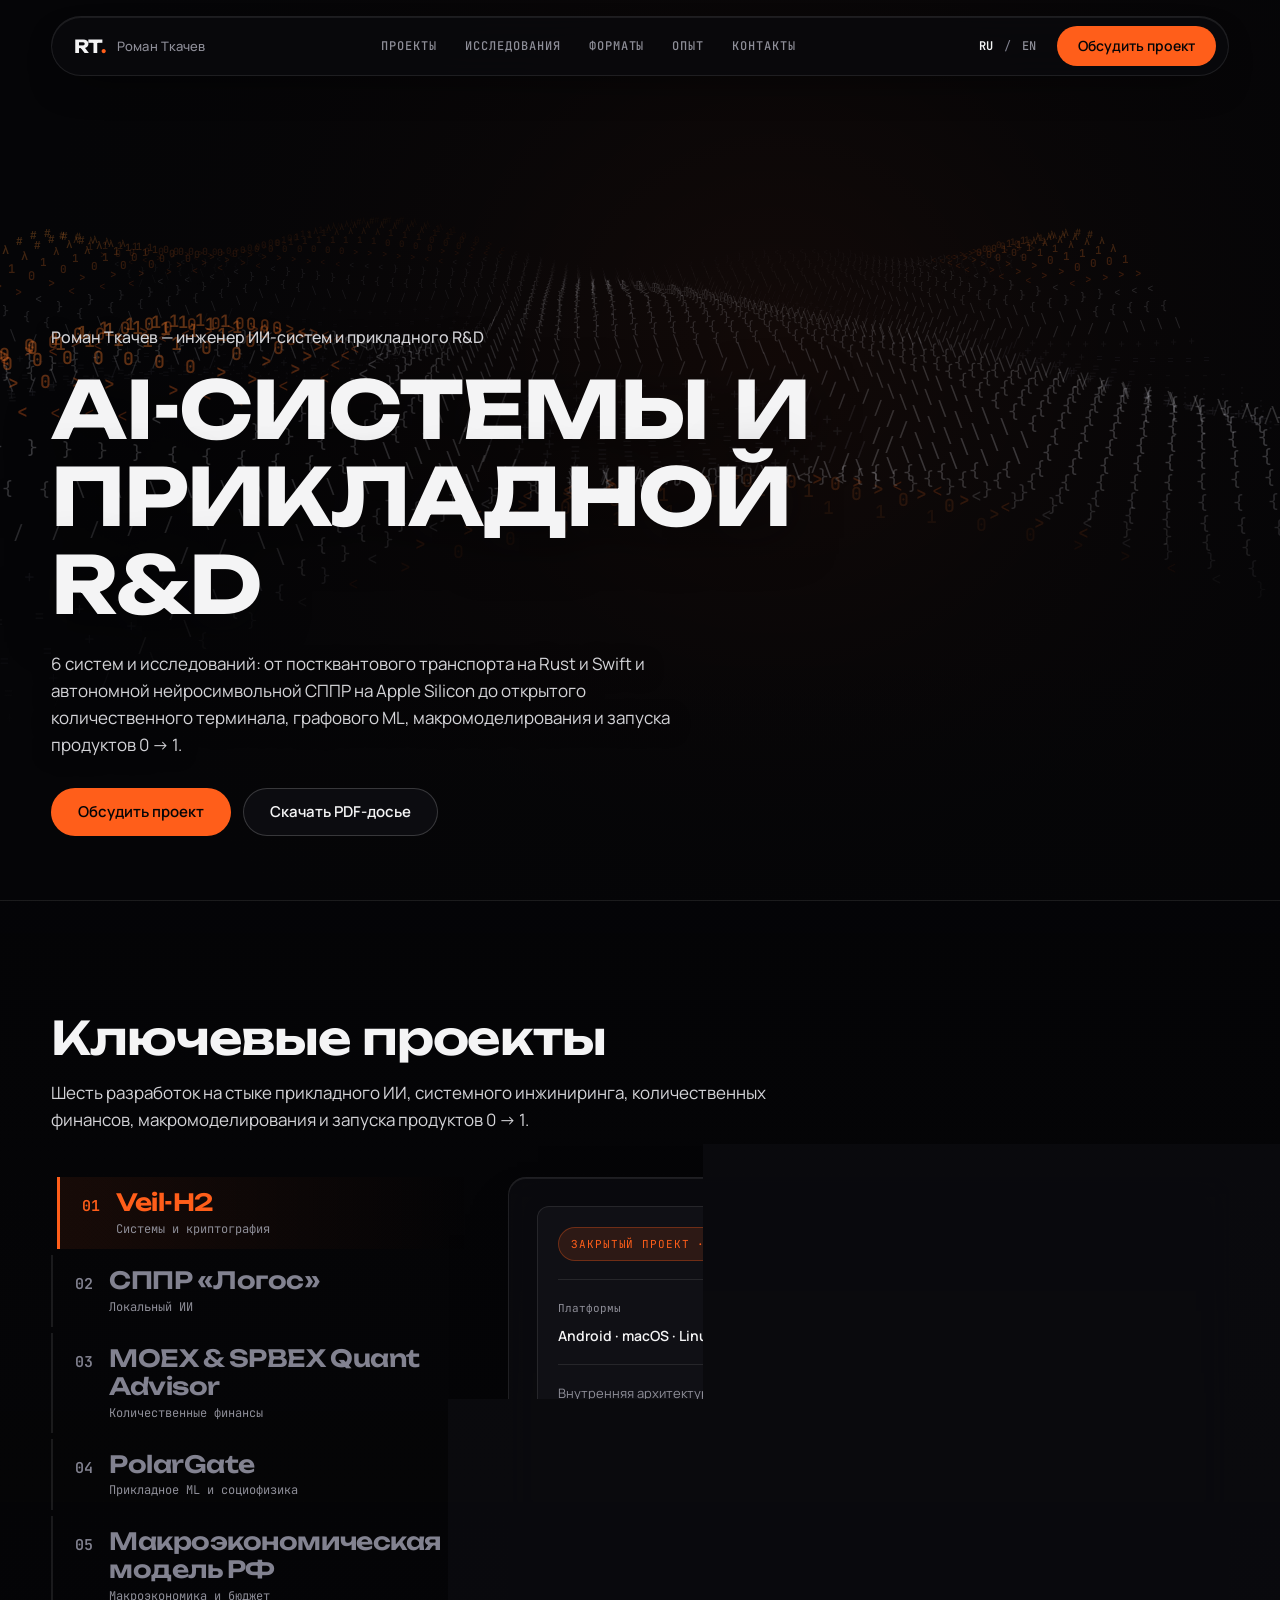
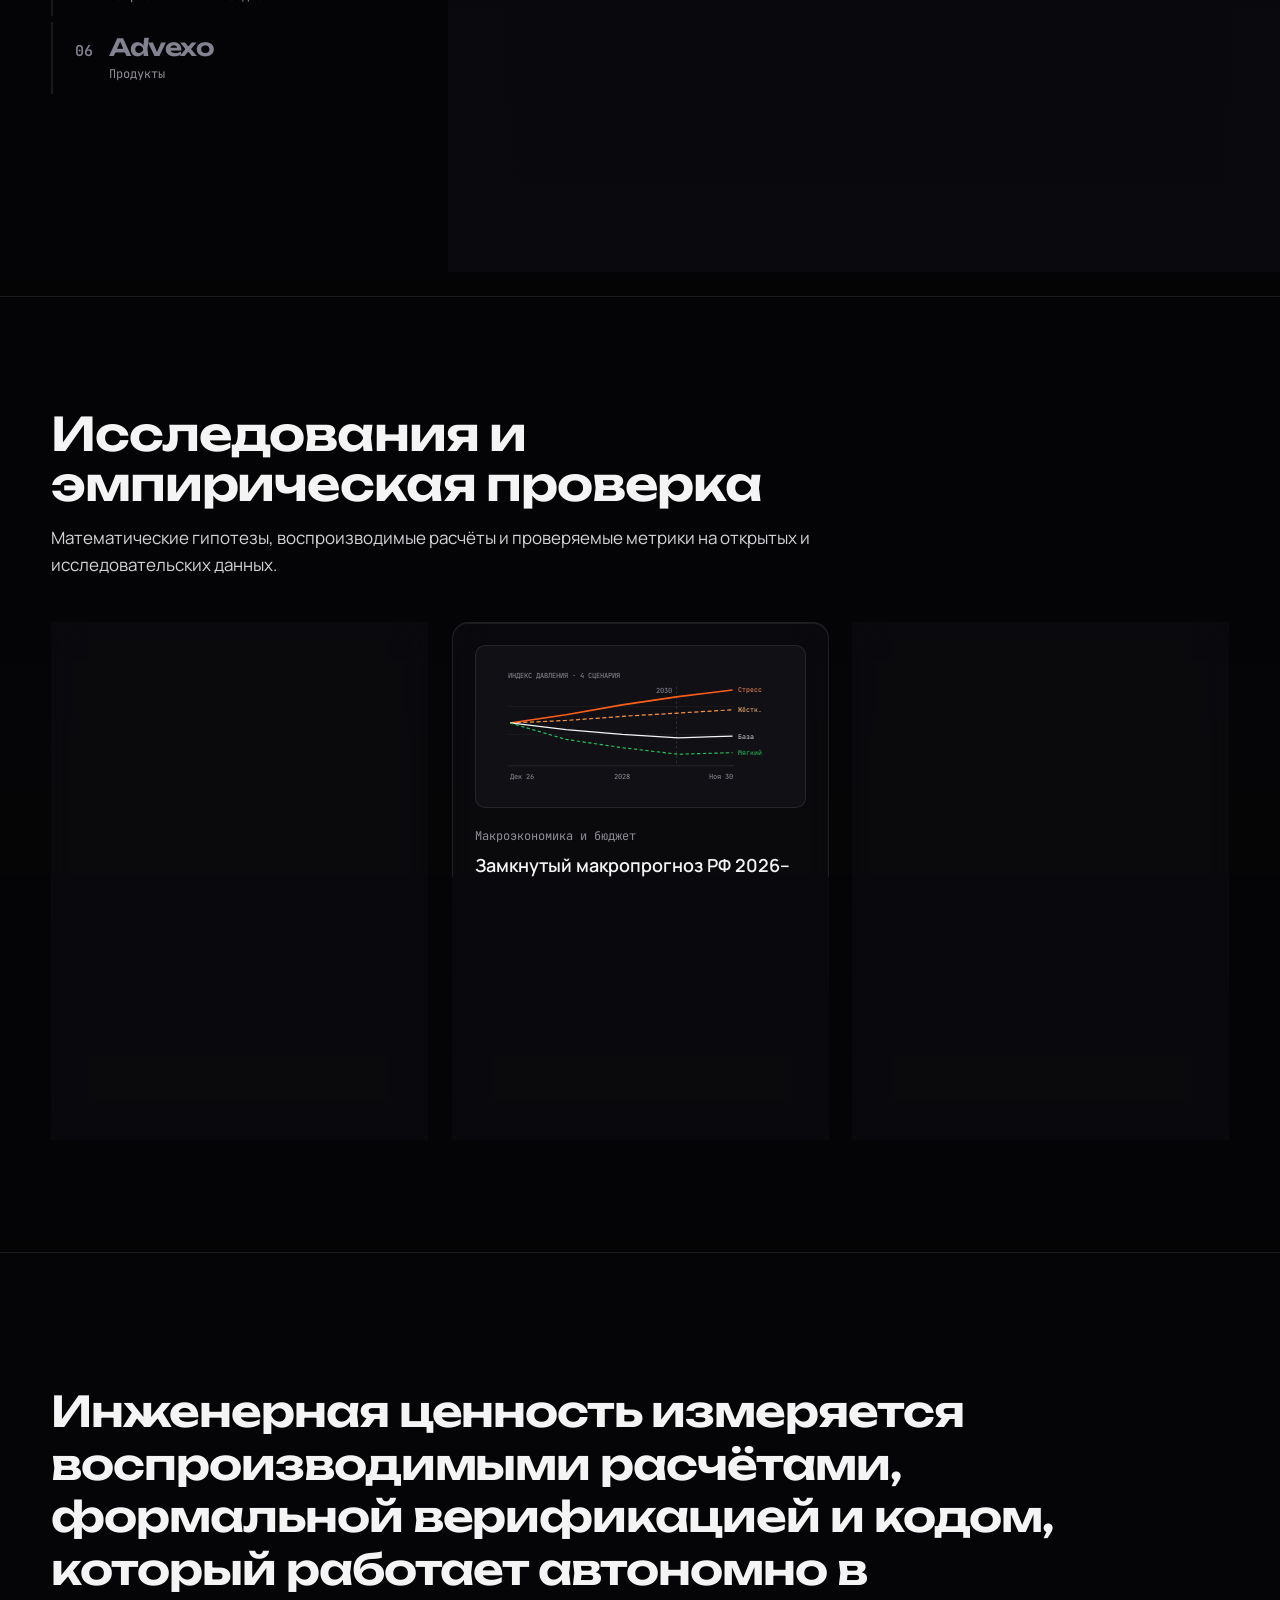
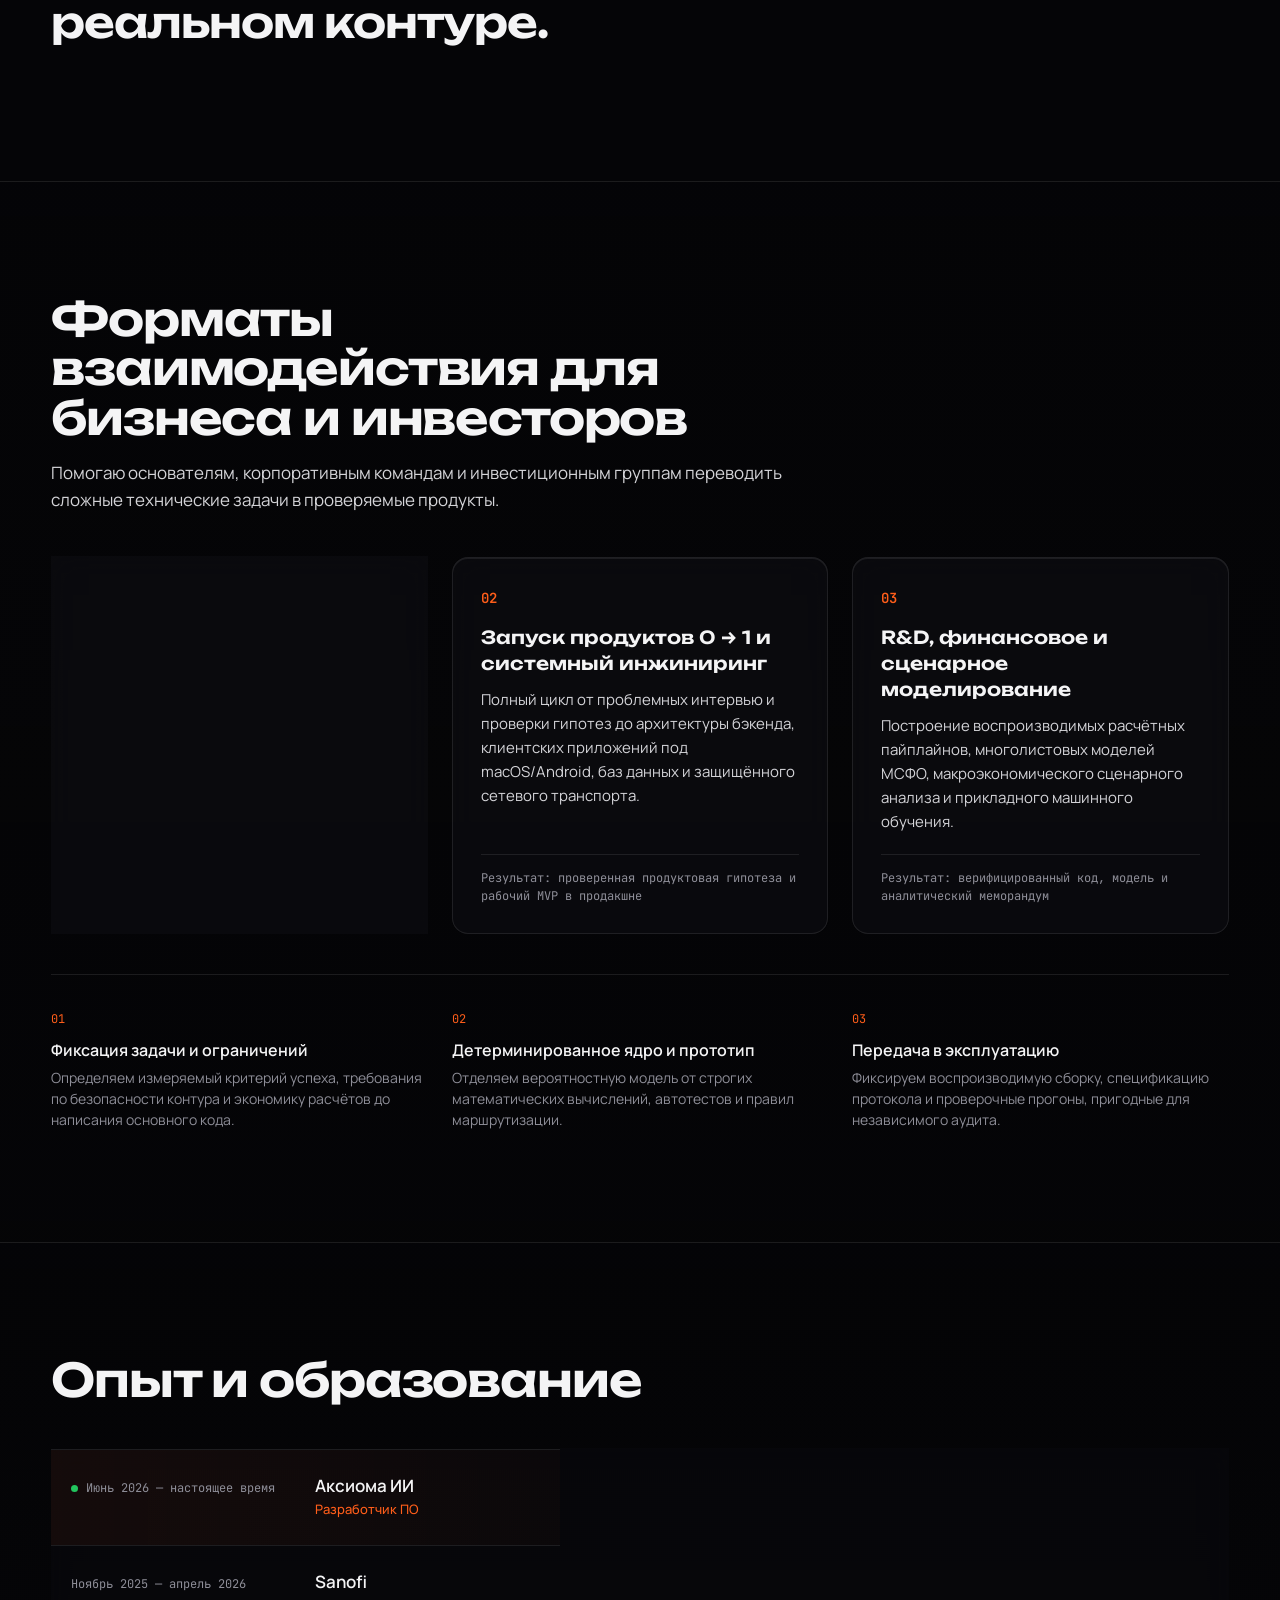
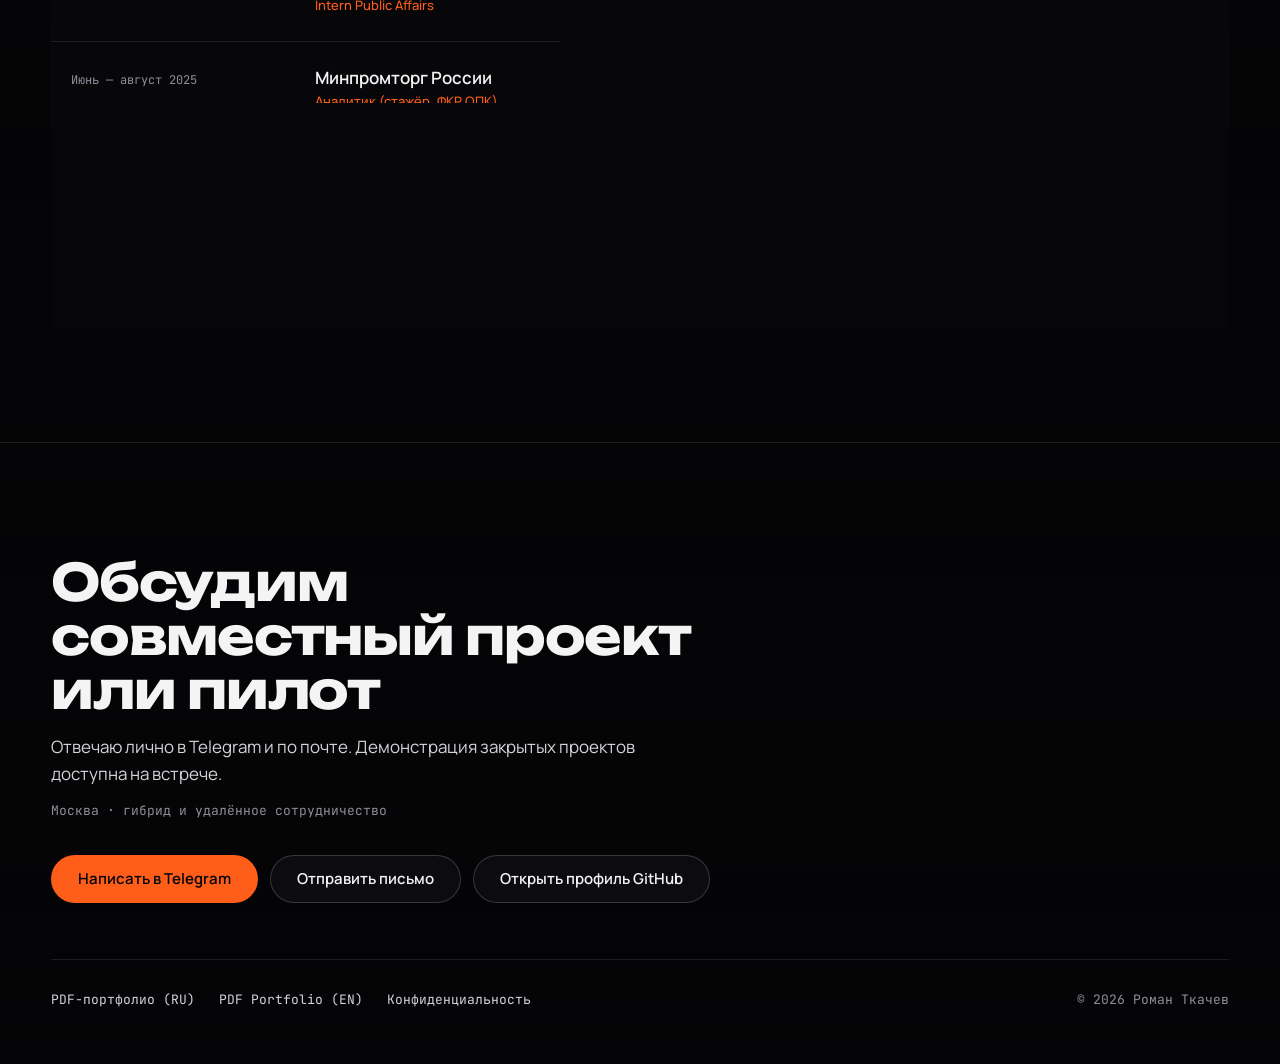
==== commit 9f982fa5: "Update Telegram handle to @Zubenko_Michail_Petrovich and regenerate PDFs" ====
--- a/index.html
+++ b/index.html
@@ -157,7 +157,7 @@
           <p class="closing-meta" id="location-note">Москва · гибрид и удалённое сотрудничество</p>
         </div>
         <div class="closing-actions">
-          <a class="btn btn-primary btn-lg" href="https://t.me/ceorussian" target="_blank" rel="noopener noreferrer" id="btn-telegram">Написать в Telegram</a>
+          <a class="btn btn-primary btn-lg" href="https://t.me/Zubenko_Michail_Petrovich" target="_blank" rel="noopener noreferrer" id="btn-telegram">Написать в Telegram</a>
           <a class="btn btn-secondary btn-lg" href="mailto:ratkachev@edu.hse.ru" id="btn-email">Отправить письмо</a>
           <a class="btn btn-secondary btn-lg" href="https://github.com/Co4an" target="_blank" rel="noopener noreferrer" id="btn-github">Открыть профиль GitHub</a>
         </div>
